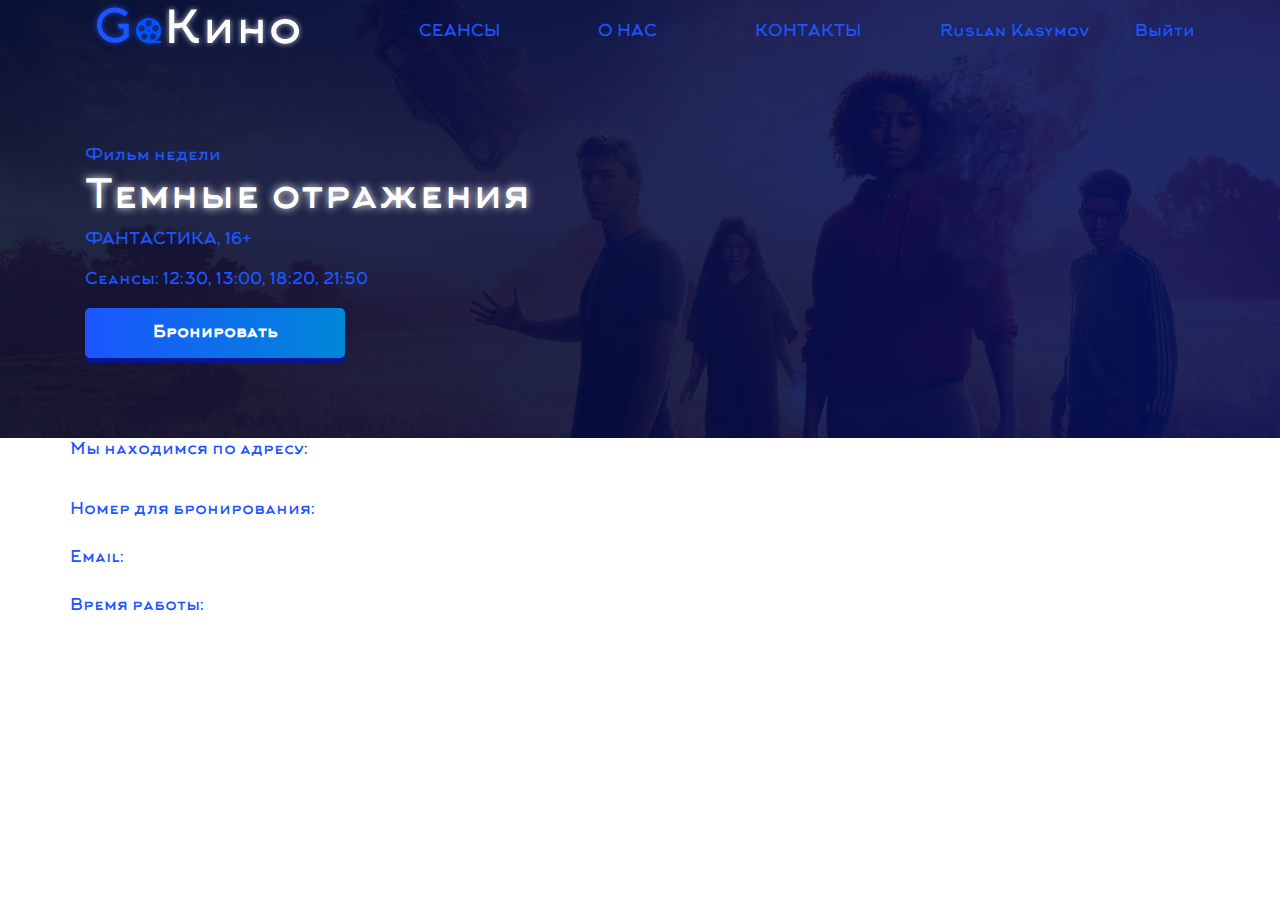
==== index.html @ c3060419 "base files, fonts, imsges, bootstrap, header" ====
<!DOCTYPE html>
<html lang="ru">
<head>
    <meta charset="UTF-8">
    <meta name="author" content="KasymovRuslan">
    <meta name="keywords" content="ворота, откатные">
    <meta name="description"
          content="Кинотеатр будущего епт">
    <meta name="viewport" content="width=device-width, initial-scale=1.0">
    <title>GoKino</title>
    <link rel="stylesheet" href="bootstrap/css/bootstrap.css"/>
    <link rel="stylesheet" href="css/style.css"/>
	<link rel="icon" type="image/svg+xml" href="favicon.svg">
</head>
<body>
<div class="wrapper">
    <div class="content">
        <div class="container-fluid header-bg">
			<div class="container">
				<div class="row">
					<div class="col-sm-3 col-12">
						<div class="logo"><img src="images/logo.png" alt="logo"></div>
					</div>
					<div class="col-sm-6">
						<div class="nav d-flex justify-content-around">
							<span><a href="#">СЕАНСЫ</a></span>
							<span><a href="#">О НАС</a></span>
							<span><a href="#">КОНТАКТЫ</a></span>
						</div>
					</div>
					<div class="col-sm-3 col-12">
						<div class="reg d-flex justify-content-between"><a href="#" class="name">Ruslan Kasymov</a> <a href="#" class="out">Выйти</a></div>
					</div>
				</div>
			</div>
			<div class="container">
				<div class="row">
					<div class="col-12">
						<div class="main-banner">
							<div class="f-week">Фильм недели</div>
							<div class="f-name">Темные отражения</div>
							<div class="f-info">ФАНТАСТИКА, 16+</div>
							<div class="f-sessions">Сеансы: <a href="">12:30</a>, <a href="">13:00</a>, <a href="">18:20</a>, <a href="">21:50</a></div>
							<div class="btn-gk">
								Бронировать
							</div>
						</div>
					</div>
				</div>
			</div>
        </div>
        <div class="container">
           <div class="row">
			   <div class="block-map">
				   <div class="t-blue">Мы находимся по адресу:</div>
				   <div class="t-address">г.Омск, улица Мира 27</div>
				   <div class="t-blue">Номер для бронирования:</div>
				   <div class="t-white">+7(3124)84-87-88</div>
				   <div class="t-blue">Email:</div>
				   <div class="t-white">info@gokino.ru</div>
				   <div class="t-blue">Время работы:</div>
				   <div class="t-white">
					   ПН-ЧТ: 10:00-01:00<br>
					   ПТ-ВС: 10:00-03:00
				   </div>

			   </div>
		   </div>
        </div>
    </div>
	<!-- Modal -->
  <footer class="footer_bg">
	
    </footer>
</div>

<script src="js/jquery.js"></script>
<script src="bootstrap/js/bootstrap.js"></script>
<script src="js/script.js"></script>
</body>
</html>
---- css/style.css ----
﻿@font-face {
    font-family: 'Arkhip';
    src: url('fonts/Arkhip/Arkhip_font.eot');
    src: url('fonts/Arkhip/Arkhip_font?#iefix') format('embedded-opentype'),
    url('fonts/Arkhip/Arkhip_font.woff2') format('woff2'),
    url('fonts/Arkhip/Arkhip_font.woff') format('woff'),
    url('fonts/Arkhip/Arkhip_font.ttf') format('truetype'),
    url('fonts/Arkhip/Arkhip_font.svg#TaurusNormal') format('svg');
    font-weight: normal;
    font-style: normal;
}
@font-face {
    font-family: 'Taurus';
    src: url('fonts/TaurusBold/TaurusBold.eot');
    src: url('fonts/TaurusBold/TaurusBold.eot?#iefix') format('embedded-opentype'),
    url('fonts/TaurusBold/TaurusBold.woff2') format('woff2'),
    url('fonts/TaurusBold/TaurusBold.woff') format('woff'),
    url('fonts/TaurusBold/TaurusBold.ttf') format('truetype'),
    url('fonts/TaurusBold/TaurusBold.svg#TaurusBold') format('svg');
    font-weight: bold;
    font-style: normal;
}

* {
    margin: 0;
    padding: 0;
}

html,
body {
    height: 100%;
    color: #333333;
    font-family: 'Arkhip', arial;
}
.wrapper {
    display: flex;
    flex-direction: column;
    color: #1c55ff;
}
.content {
    flex: 1 0 auto;
}
.footer {
    flex: 0 0 auto;
}
.animaite{
    -webkit-transition: all 0.3s ease-out;
    -moz-transition: all 0.3s ease-out;
    -o-transition: all 0.3s ease-out;
    transition: all 0.3s ease-out;
}

.header-bg{
    background: url("/images/header_bg.png")  top center no-repeat;
    background-size: 100%;
    /*height: 9rem;*/
}
.nav, .reg{
    height: 4rem;
    line-height: 4rem;
}
.nav a, .reg a, .f-sessions a{
    color: #1c55ff;
}
.nav a:hover, .reg a:hover, .f-sessions a:hover{
    color: white;
    text-shadow: 0 0 8px rgba(255, 255, 255, 1);
    text-decoration: none;
}
.main-banner{
    padding: 5rem 0
}
.f-name{
    color: white;
    text-shadow: 0 0 8px rgba(255, 255, 255, 1);
    font-size: 2.5rem;
}
.f-sessions{
    margin: 1rem 0;
}
/* КНОПКА */
.btn-gk{
    font-weight: bold;
    color: white;
    height: 3.125rem;
    width: 16.25rem;
    outline: none;
    background: linear-gradient(0.25turn, #1c55ff, #0087d9);;
    border: none;
    box-shadow: 0 5px #07168e;
    text-align: center;
    line-height: 3.125rem;
    border-radius: 5px;
    cursor: pointer;
}
.btn-gk:active {
    background-color: #07168e;
    box-shadow: 0 1px #07168e;
    transform: translateY(4px);
}
/* END КНОПКА */
.t-blue{
    color: #1c55ff;
}
.t-white{
    color: white;
}
.t-address{
    color: white;
    text-shadow: 0 0 8px rgba(255, 255, 255, 1);
    font-size: 1.5rem;
 }
.block-map{
    height: 440px;
}
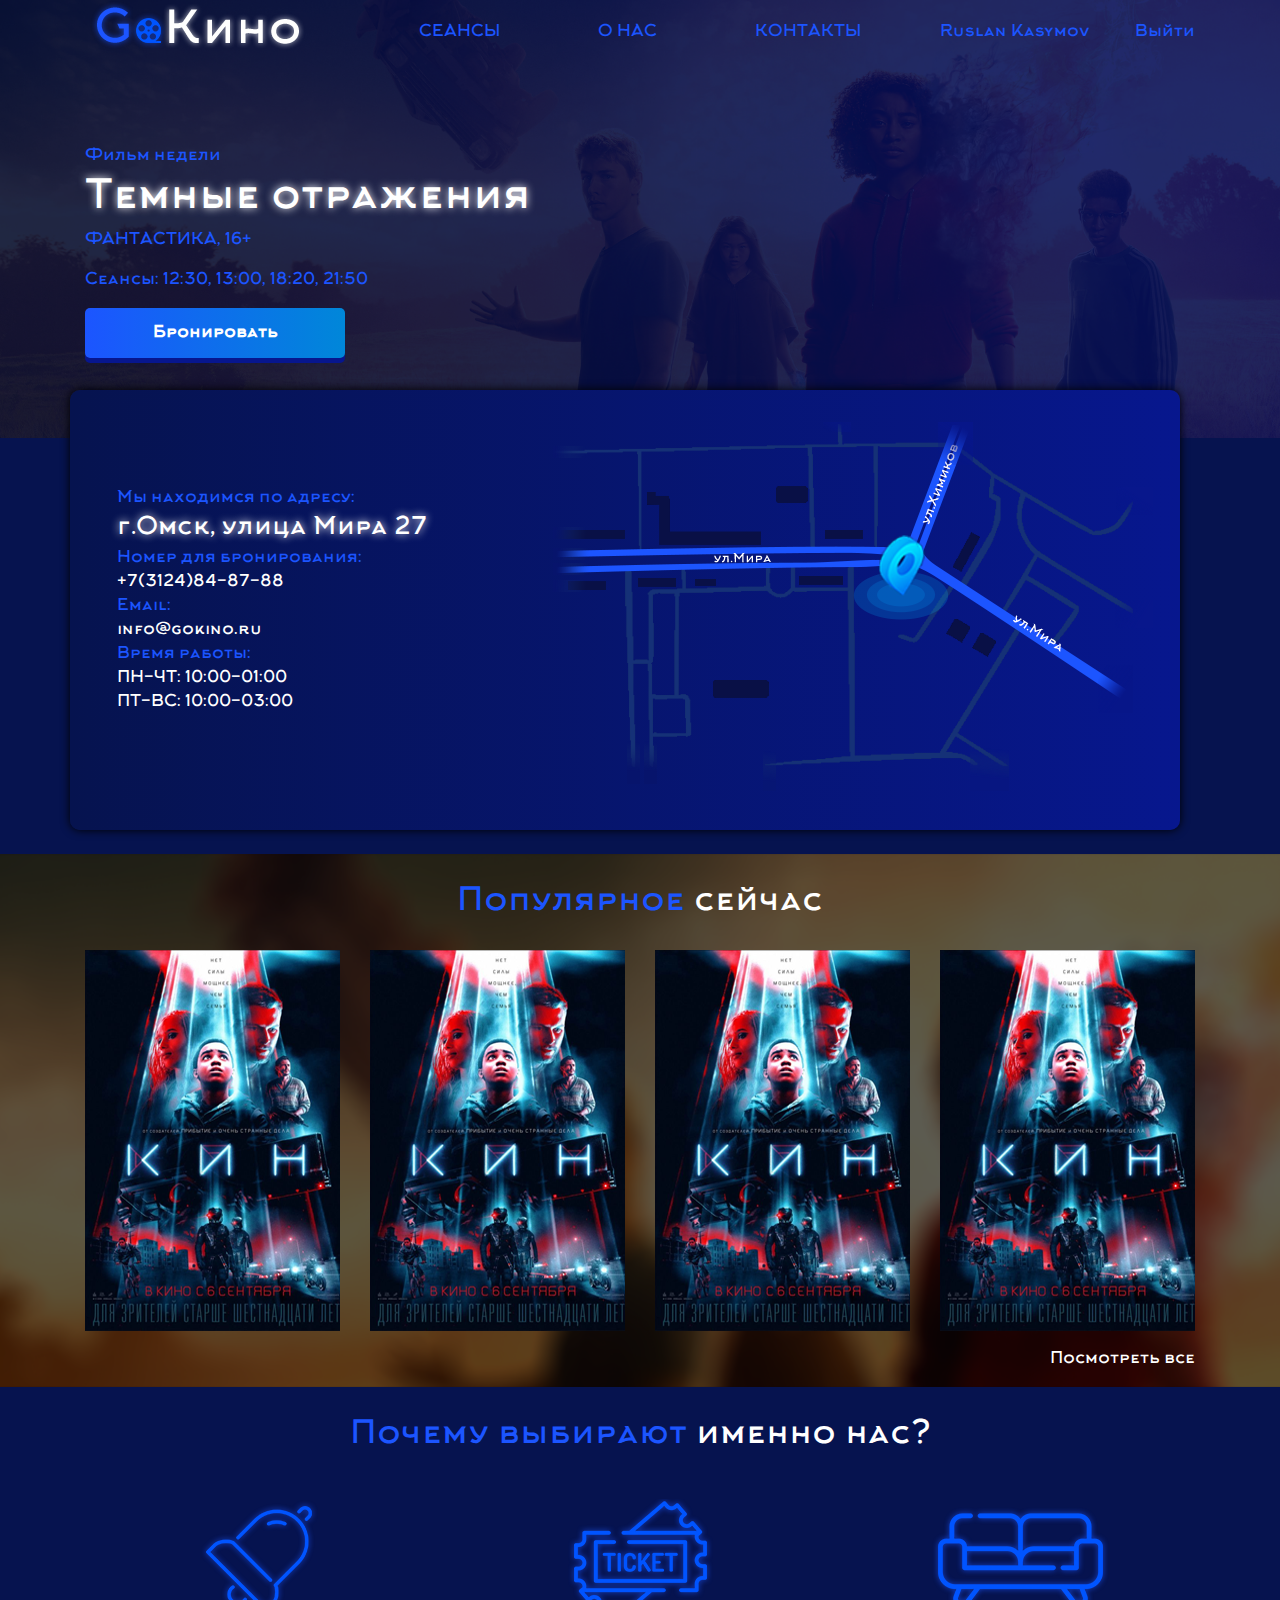
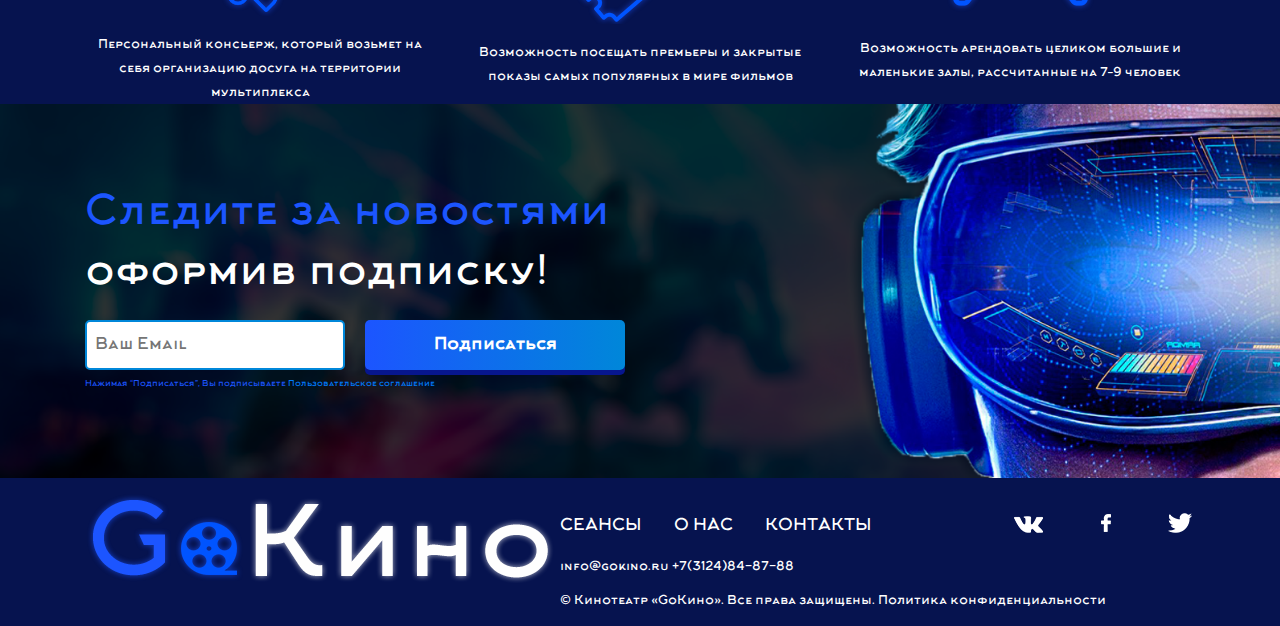
==== commit ab6e4327: "Короче главную доделал" ====
--- a/index.html
+++ b/index.html
@@ -10,7 +10,6 @@
     <title>GoKino</title>
     <link rel="stylesheet" href="bootstrap/css/bootstrap.css"/>
     <link rel="stylesheet" href="css/style.css"/>
-	<link rel="icon" type="image/svg+xml" href="favicon.svg">
 </head>
 <body>
 <div class="wrapper">
@@ -49,29 +48,172 @@
 				</div>
 			</div>
         </div>
-        <div class="container">
-           <div class="row">
-			   <div class="block-map">
-				   <div class="t-blue">Мы находимся по адресу:</div>
-				   <div class="t-address">г.Омск, улица Мира 27</div>
-				   <div class="t-blue">Номер для бронирования:</div>
-				   <div class="t-white">+7(3124)84-87-88</div>
-				   <div class="t-blue">Email:</div>
-				   <div class="t-white">info@gokino.ru</div>
-				   <div class="t-blue">Время работы:</div>
-				   <div class="t-white">
-					   ПН-ЧТ: 10:00-01:00<br>
-					   ПТ-ВС: 10:00-03:00
+        <div class="container m-t_-3r">
+           <div class="row block-map ">
+			   <div class="col-5">
+				   <div class="map-content">
+					   <div class="t-blue">Мы находимся по адресу:</div>
+					   <div class="t-address">г.Омск, улица Мира 27</div>
+					   <div class="t-blue">Номер для бронирования:</div>
+					   <div class="t-white">+7(3124)84-87-88</div>
+					   <div class="t-blue">Email:</div>
+					   <div class="t-white">info@gokino.ru</div>
+					   <div class="t-blue">Время работы:</div>
+					   <div class="t-white">
+						   ПН-ЧТ: 10:00-01:00<br>
+						   ПТ-ВС: 10:00-03:00
+					   </div>
 				   </div>
-
+			   </div>
+			   <div class="col-7">
+				   <img src="images/map.png" alt="">
 			   </div>
 		   </div>
         </div>
-    </div>
-	<!-- Modal -->
-  <footer class="footer_bg">
-	
-    </footer>
+		<div class="container-fluid popular-bg">
+			<div class="container">
+				<div class="row">
+					<div class="col-12">
+						<div class="title"><span class="t-blue">Популярное</span> <span class="t-white"> сейчас</span></div>
+					</div>
+					<div class="col-3">
+						<div class="film animaite">
+							<a href="">
+								<div class="film-content ">
+									<span class="t-white">Перейти к фильму</span>
+								</div>
+								<img src="/images/pop1.png" alt="f">
+							</a>
+						</div>
+					</div>
+					<div class="col-3">
+						<div class="film animaite">
+							<a href="">
+								<div class="film-content ">
+									<span class="t-white">Перейти к фильму</span>
+								</div>
+								<img src="/images/pop1.png" alt="f">
+							</a>
+						</div>
+					</div>
+					<div class="col-3">
+						<div class="film animaite">
+							<a href="">
+								<div class="film-content ">
+									<span class="t-white">Перейти к фильму</span>
+								</div>
+								<img src="/images/pop1.png" alt="f">
+							</a>
+						</div>
+					</div>
+					<div class="col-3">
+						<div class="film animaite">
+							<a href="">
+								<div class="film-content ">
+									<span class="t-white">Перейти к фильму</span>
+								</div>
+								<img src="/images/pop1.png" alt="f">
+							</a>
+						</div>
+					</div>
+					<div class="col-12"><a href="" class="f_r m_1"><span class="t-white">Посмотреть все</span></a></div>
+				</div>
+			</div>
+		</div>
+		<div class="container">
+			<div class="row">
+				<div class="col-12">
+					<div class="title"><span class="t-blue">Почему выбирают</span> <span class="t-white">именно нас?</span></div>
+				</div>
+				<div class="col-4">
+					<div class="poch">
+						<img src="images/pochemu1.png" alt="">
+						<span class="poch-text">
+							Персональный консьерж,
+							который возьмет на себя организацию
+							досуга на территории мультиплекса
+						</span>
+					</div>
+				</div>
+				<div class="col-4">
+					<div class="poch">
+						<img src="images/pochemu2.png" alt="">
+						<span class="poch-text">
+							Возможность посещать премьеры
+							и закрытые показы самых популярных
+							в мире фильмов
+						</span>
+					</div>
+				</div>
+				<div class="col-4">
+					<div class="poch">
+						<img src="images/pochemu3.png" alt="">
+						<span class="poch-text">
+							Возможность арендовать целиком
+							большие и маленькие залы, рассчитанные
+							на 7–9 человек
+						</span>
+					</div>
+				</div>
+			</div>
+		</div>
+	</div>
+	<div class="container-fluid subscribe-bg">
+		<div class="container">
+			<div class="row">
+				<div class="col-8">
+					<div class="subscribe">
+						<div class="subs-title">
+							<span class="t-blue">
+								Следите за новостями
+							</span> <br>
+							<span class="t-white">оформив подписку!</span>
+						</div>
+						<div class="subs-cont">
+							<input name="email" id="email" type="text" class="inp-gk" placeholder="Ваш Email">
+							<div class="btn-gk">Подписаться</div>
+							<label for="email">Нажимая “Подписаться”, Вы подписываете <a href="">Пользовательское соглашение</a></label>
+						</div>
+					</div>
+				</div>
+			</div>
+		</div>
+	</div>
+	<footer class="footer_bg t-white footer">
+		<div class="container">
+			<div class="row">
+				<div class="col-5">
+					<div class="logo-footer">
+						<img src="/images/logo-footer.png" alt="">
+					</div>
+				</div>
+				<div class="col-7 justify-content-between flex-wrap">
+					<div class="footer-top-cont justify-content-between">
+						<div class="nav nav-footer d-flex justify-content-between">
+							<span><a href="#">СЕАНСЫ</a></span>
+							<span><a href="#">О НАС</a></span>
+							<span><a href="#">КОНТАКТЫ</a></span>
+						</div>
+						<div class="social d-flex justify-content-between">
+							<a href=""><img src="images/soc-vk.png" alt="vk"></a>
+							<a href=""><img src="images/soc-fb.png" alt="fb"></a>
+							<a href=""><img src="images/soc-tw.png" alt="t"></a>
+						</div>
+					</div>
+					<div class="footer-botoom-cont">
+						<div class="footer-contacts">
+							<span>info@gokino.ru </span>
+							<span>+7(3124)84-87-88</span>
+						</div>
+						<div class="justify-content-between">
+							<span>© Кинотеатр «GoКино». Все права защищены.</span>
+							<span>Политика конфиденциальности</span>
+						</div>
+					</div>
+				</div>
+			</div>
+		</div>
+	</footer>
 </div>
 
 <script src="js/jquery.js"></script>
--- a/css/style.css
+++ b/css/style.css
@@ -36,12 +36,14 @@
     display: flex;
     flex-direction: column;
     color: #1c55ff;
+    background: #06134f;
 }
 .content {
     flex: 1 0 auto;
 }
 .footer {
     flex: 0 0 auto;
+    padding: 1rem 0;
 }
 .animaite{
     -webkit-transition: all 0.3s ease-out;
@@ -53,7 +55,6 @@
 .header-bg{
     background: url("/images/header_bg.png")  top center no-repeat;
     background-size: 100%;
-    /*height: 9rem;*/
 }
 .nav, .reg{
     height: 4rem;
@@ -112,4 +113,113 @@
  }
 .block-map{
     height: 440px;
+    width: 100%;
+    padding: 2rem;
+    border-radius: 10px;
+    background: linear-gradient(0.25turn, #06134f, #07178e);
+    box-shadow: 0 0 10px rgba(0, 0, 0, 1);
+    margin-bottom: 1.5rem;
+}
+.m-t_-3r{
+    margin-top: -3rem;
+}
+.title{
+    font-size: 2rem;
+    width: 100%;
+    text-align: center;
+    padding: 1.5rem;
+}
+.film{
+    overflow: hidden;
+}
+.film img{
+    min-height: 100%;
+    max-height: 100%;
+}
+.film:hover .film-content{
+    display: block;
+}
+.film-content{
+    z-index: 999;
+    display: none;
+    position: absolute;
+    height: 100%;
+    width: 90%;
+    background: rgba(0,0,0,0.5);
+    font-size: 0.75rem;
+    text-align: center;
+    line-height: 381px;
+}
+.popular-bg{
+    background: url("/images/popular-bg.png")  top center no-repeat;
+    background-size: cover;
+}
+.f_r{
+    float: right;
+}
+.m_1{
+    margin: 1rem 0;
+}
+.poch{
+     text-align: center;
+ }
+.poch img{
+    display: block;
+    margin: 1rem auto;
+}
+.poch-text{
+    font-size: 0.75rem;
+    color: white;
+}
+.subscribe-bg{
+    background: url("/images/subcribe-bg.png")  top center no-repeat;
+    background-size: cover;
+}
+.inp-gk{
+    height: 3.125rem;
+    width: 16.25rem;
+    padding: 0.5rem;
+    color: #1c55ff;
+    border-radius: 5px;
+    border: 2px solid #0087d9;
+}
+.subscribe{
+    margin: 5rem 0;
+}
+.subs-title{
+    font-size: 2.5rem;
+    margin-bottom: 1rem;
+}
+.subs-cont .btn-gk{
+    display: inline-block;
+    margin-left: 1rem;
+}
+.subs-cont label{
+    font-size: 0.5rem;
+}
+.nav-footer{
+    width: 49%;
+    padding-left: 0;
+}
+.nav-footer a{
+    color: white;
+}
+.social{
+    width: 29%;
+    line-height: 3.8rem;
+}
+.social img:hover{
+    filter: drop-shadow(0 0 5px #fff);
+}
+.footer-top-cont{
+    display: flex;
+}
+.footer-botoom-cont{
+    font-size: 0.75rem;
+}
+.footer-contacts{
+    margin-bottom: 1rem;
+}
+.map-content{
+    padding-top: 4rem;
 }